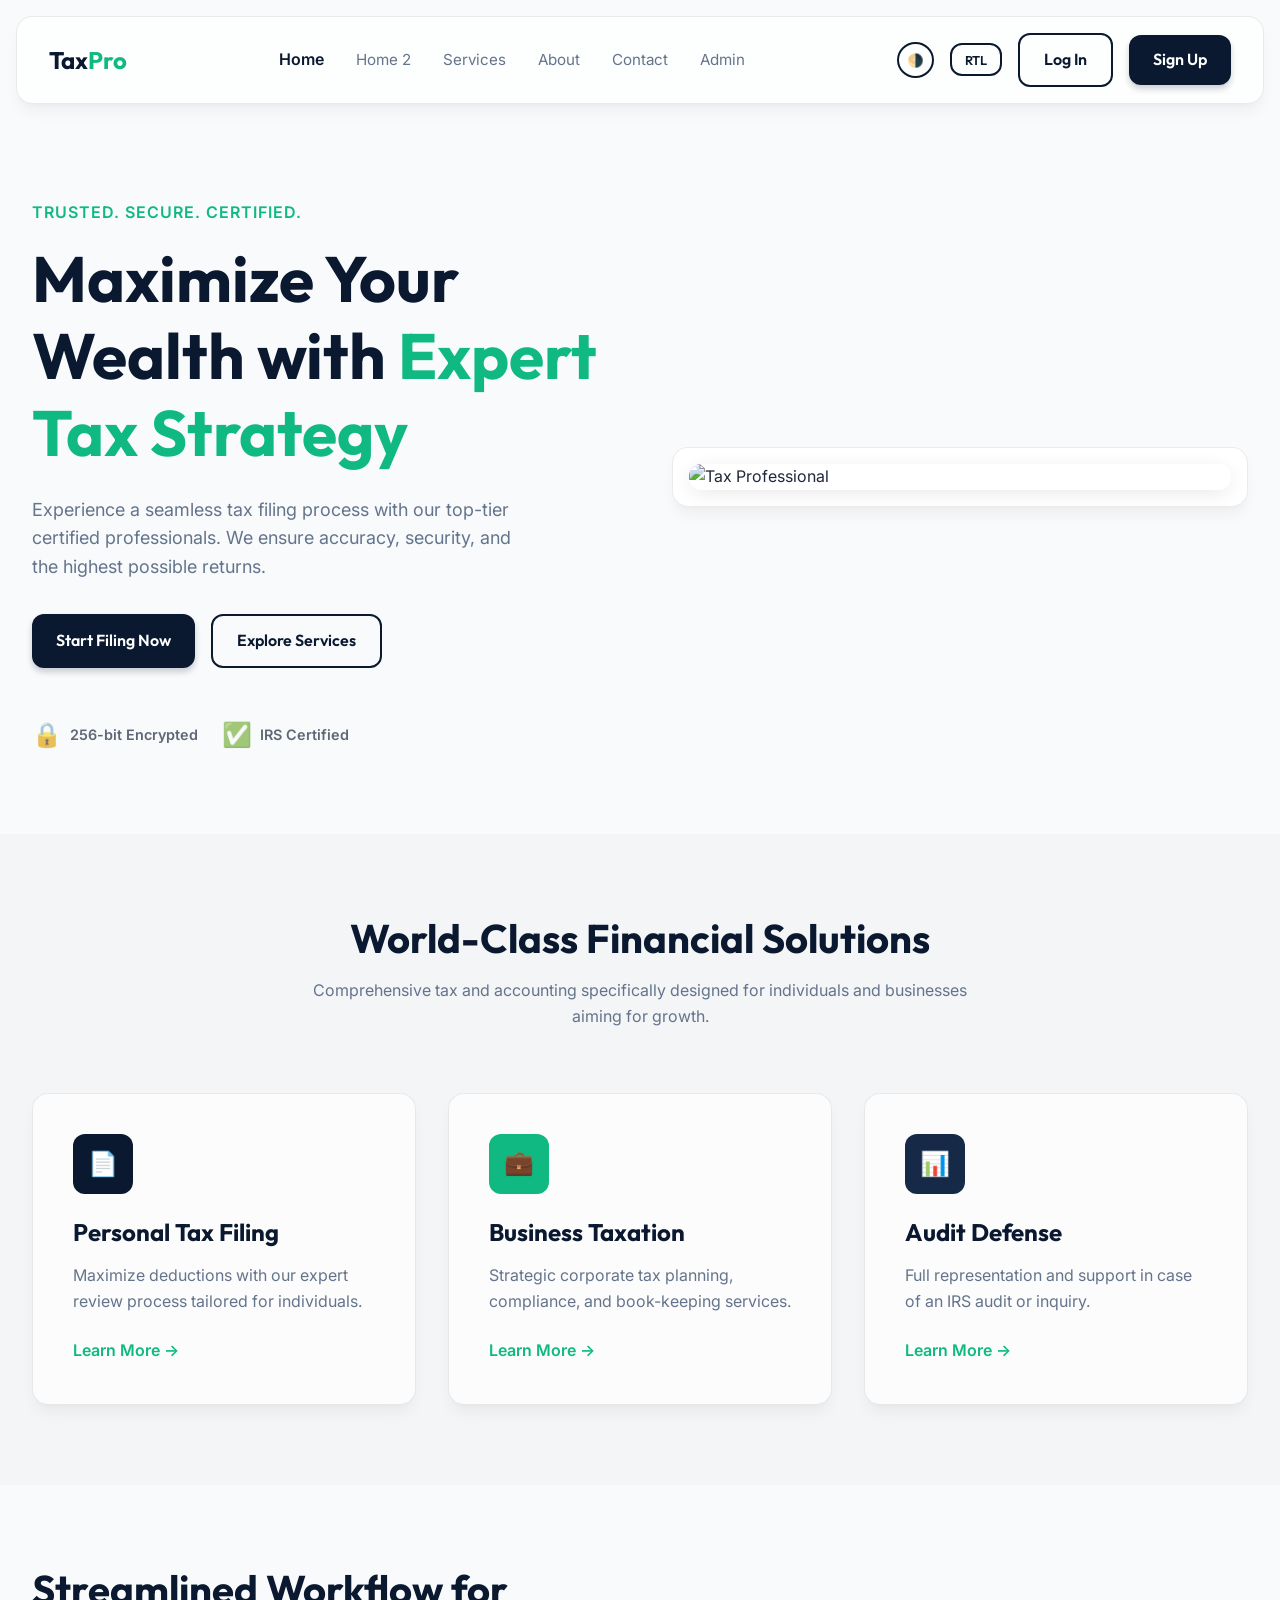
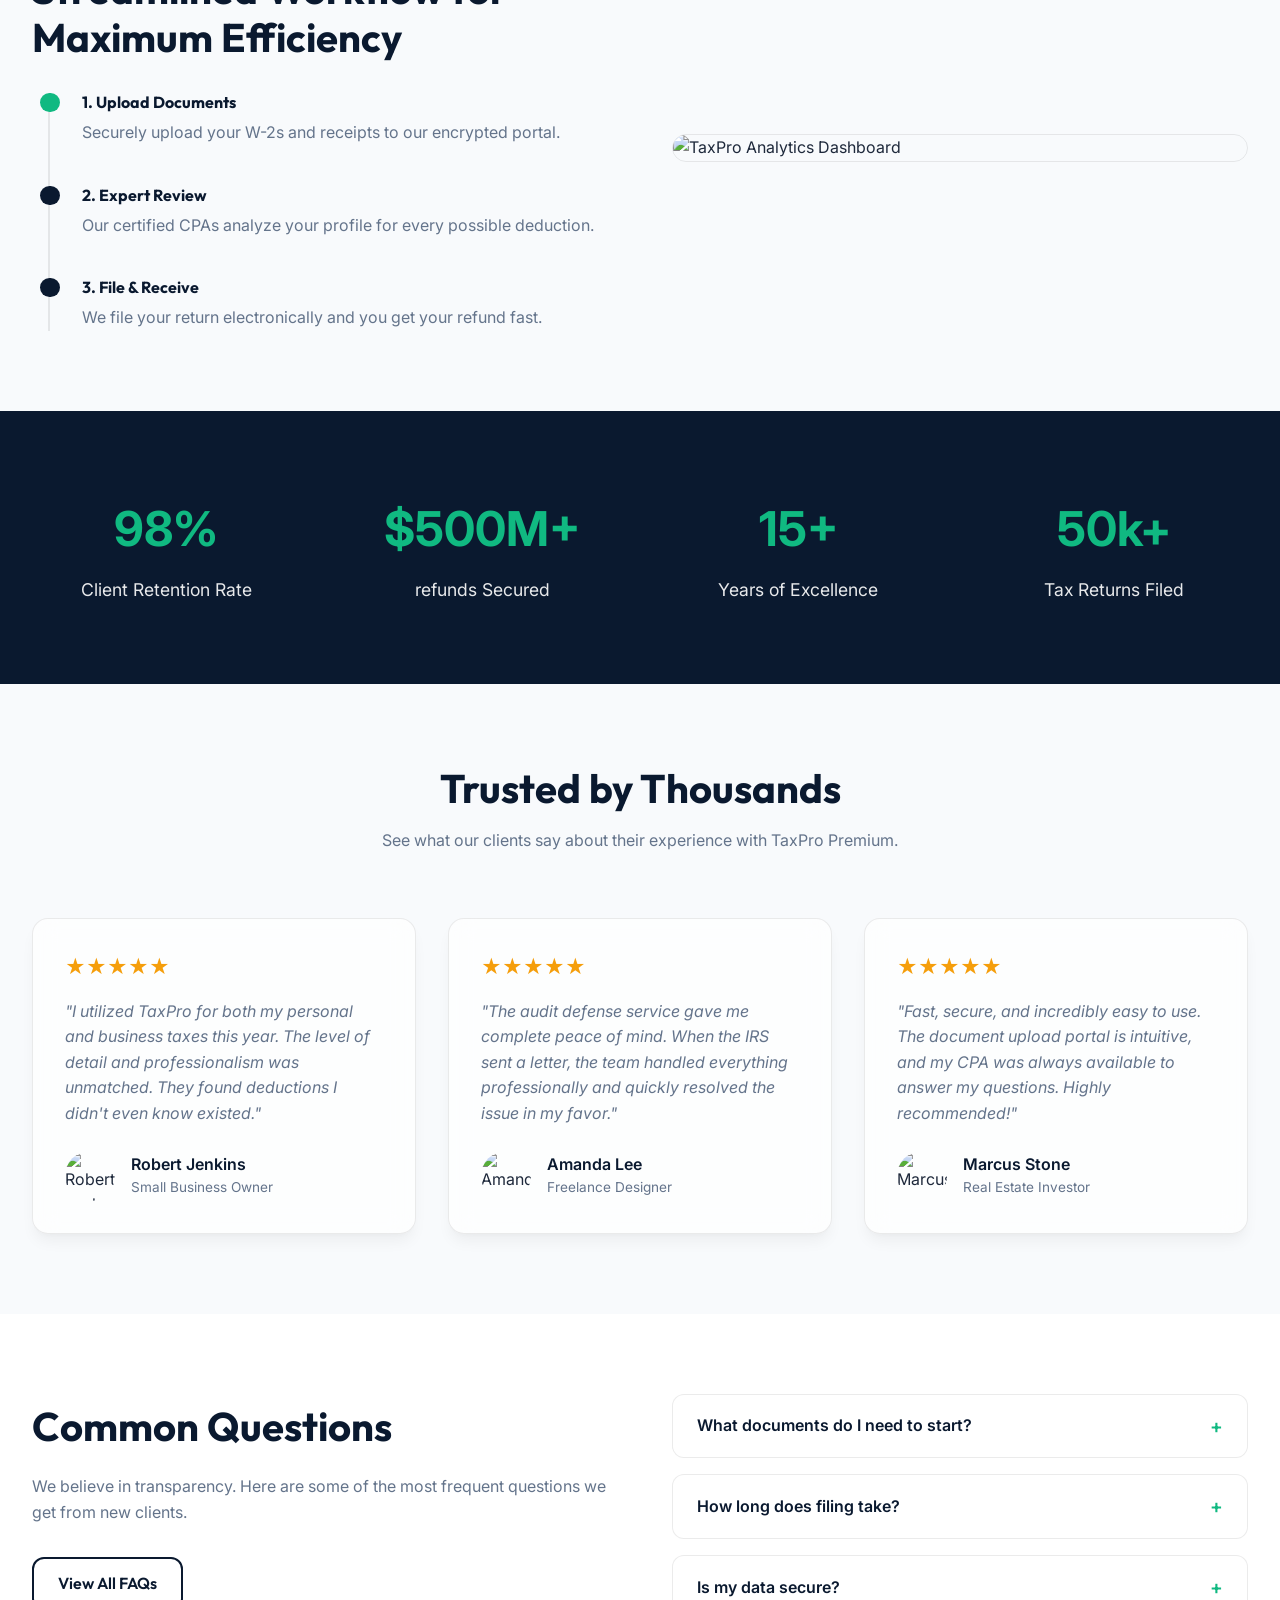
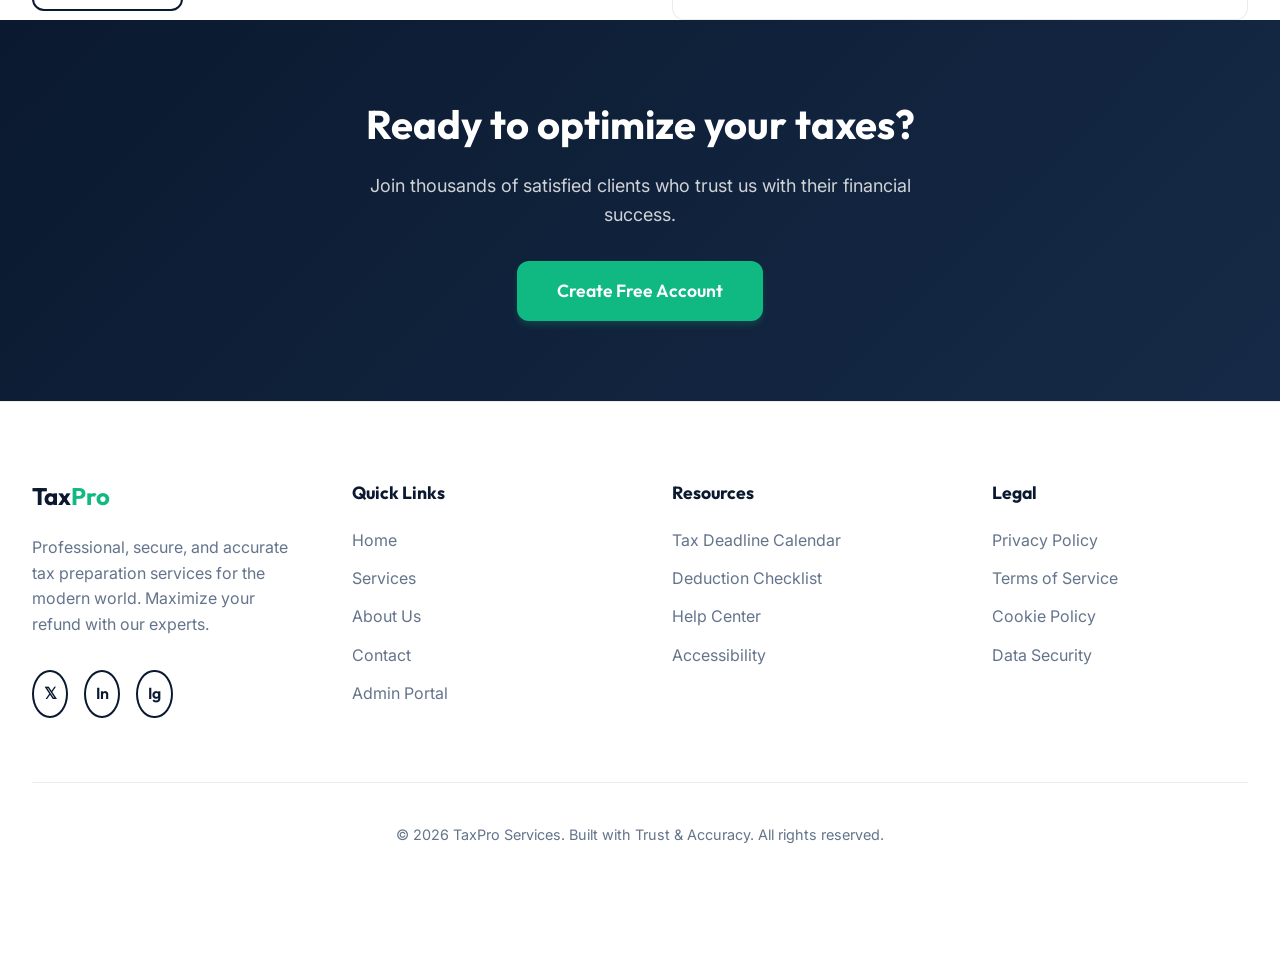
==== index.html @ ce61efd9 "add the some change" ====
<!DOCTYPE html>
<html lang="en" data-theme="light">

<head>
    <meta charset="UTF-8">
    <meta name="viewport" content="width=device-width, initial-scale=1.0">
    <title>TaxPro Premium - Professional Tax Services</title>
    <meta name="description"
        content="Expert tax preparation services for individuals and businesses. Maximize your refund with our certified professionals.">
    <!-- Fonts -->
    <link rel="preconnect" href="https://fonts.googleapis.com">
    <link rel="preconnect" href="https://fonts.gstatic.com" crossorigin>
    <link
        href="https://fonts.googleapis.com/css2?family=Inter:wght@400;500;600;700&family=Outfit:wght@500;700&display=swap"
        rel="stylesheet">
    <!-- CSS -->
    <link rel="stylesheet" href="assets/css/style.css">
    <link rel="icon" type="image/svg+xml" href="assets/images/favicon.svg">
    <link href="https://unpkg.com/aos@2.3.1/dist/aos.css" rel="stylesheet">
</head>

<body>

    <!-- Header -->
    <header class="site-header glass-panel"
        style="position: sticky; top: 0; z-index: 1000; margin: 1rem; border-radius: var(--radius-lg);">
        <div class="container flex" style="justify-content: space-between; align-items: center; padding: 1rem 2rem;">
            <div class="logo">
                <a href="index.html"
                    style="font-family: var(--font-heading); font-size: 1.5rem; font-weight: 700; color: var(--heading-color);">
                    Tax<span style="color: var(--color-accent);">Pro</span>
                </a>
            </div>

            <!-- Desktop Nav -->
            <nav class="desktop-nav flex" style="gap: 2rem; align-items: center;">
                <a href="index.html" style="font-weight: 600; color: var(--heading-color);">Home</a>
                <a href="home2.html" style="color: var(--text-muted); font-size: 0.95rem;">Home 2</a>
                <a href="services.html" style="color: var(--text-muted); font-size: 0.95rem;">Services</a>
                <a href="about.html" style="color: var(--text-muted); font-size: 0.95rem;">About</a>
                <a href="contact.html" style="color: var(--text-muted); font-size: 0.95rem;">Contact</a>
                <a href="dashboard.html" style="color: var(--text-muted); font-size: 0.95rem;">Admin</a>
            </nav>

            <!-- Actions -->
            <div class="header-actions flex" style="gap: 1rem; align-items: center;">
                <button id="theme-toggle" class="btn btn-outline" style="padding: 0.5rem; border-radius: 50%;">
                    🌗
                </button>
                <div class="lang-toggle">
                    <button id="rtl-toggle" class="btn btn-outline"
                        style="font-size: 0.8rem; padding: 0.4rem 0.8rem;">RTL</button>
                </div>
                <a href="login.html" class="btn btn-outline mobile-hide">Log In</a>
                <a href="register.html" class="btn btn-primary mobile-hide">Sign Up</a>
                <button id="mobile-toggle" class="mobile-nav-toggle">☰</button>
            </div>
        </div>
    </header>

    <!-- Mobile Nav Overlay -->
    <div id="mobile-overlay" class="mobile-overlay"></div>
    <nav id="mobile-nav" class="mobile-nav">
        <a href="index.html" class="active">Home</a>
        <a href="home2.html">Home 2</a>
        <a href="services.html">Services</a>
        <a href="about.html">About</a>
        <a href="contact.html">Contact</a>
        <a href="dashboard.html">Admin</a>
        <hr style="border: 0; border-top: 1px solid var(--border-color); margin: 0.5rem 0;">
        <a href="register.html" style="color: var(--color-accent); font-weight: 600;">Sign Up</a>
    </nav>

    <!-- Hero Section -->
    <section class="hero section-padding" style="position: relative; overflow: hidden;">
        <div class="container grid"
            style="grid-template-columns: repeat(auto-fit, minmax(300px, 1fr)); gap: 4rem; align-items: center;">
            <div class="hero-content animate-fade-up">
                <span
                    style="color: var(--color-accent); font-weight: 600; text-transform: uppercase; letter-spacing: 1px; display: block; margin-bottom: 1rem;">Trusted.
                    Secure. Certified.</span>
                <h1 style="font-size: clamp(2.5rem, 5vw, 4rem); margin-bottom: 1.5rem; color: var(--heading-color);">
                    Maximize Your Wealth with <span style="color: var(--color-accent);">Expert Tax Strategy</span>
                </h1>
                <p style="font-size: 1.125rem; color: var(--text-muted); margin-bottom: 2rem; max-width: 500px;">
                    Experience a seamless tax filing process with our top-tier certified professionals. We ensure
                    accuracy, security, and the highest possible returns.
                </p>
                <div class="hero-btns flex" style="gap: 1rem;">
                    <a href="register.html" class="btn btn-primary">Start Filing Now</a>
                    <a href="services.html" class="btn btn-outline">Explore Services</a>
                </div>

                <div class="trust-badges flex" style="gap: 1.5rem; margin-top: 3rem; opacity: 0.7;">
                    <!-- Simple Text/Icon Placeholders for Trust Badges -->
                    <div class="badge flex" style="align-items: center; gap: 0.5rem;">
                        <span style="font-size: 1.5rem;">🔒</span>
                        <span style="font-weight: 600; font-size: 0.9rem;">256-bit Encrypted</span>
                    </div>
                    <div class="badge flex" style="align-items: center; gap: 0.5rem;">
                        <span style="font-size: 1.5rem;">✅</span>
                        <span style="font-weight: 600; font-size: 0.9rem;">IRS Certified</span>
                    </div>
                </div>
            </div>

            <div class="hero-image glass-panel animate-fade-up"
                style="padding: 1rem; transform: rotate(-2deg); background: var(--bg-surface);">
                <img src="https://i.pinimg.com/736x/45/fa/9b/45fa9b6329f10f3d9315d471e25150e7.jpg"
                    alt="Tax Professional"
                    style="border-radius: var(--radius-md); width: 100%; box-shadow: var(--shadow-soft);">
            </div>
        </div>
    </section>

    <!-- Services Overview -->
    <section class="services section-padding" style="background-color: rgba(0,0,0,0.02);">
        <div class="container">
            <div class="section-header" style="text-align: center; max-width: 700px; margin: 0 auto 4rem;">
                <h2 style="font-size: 2.5rem; margin-bottom: 1rem; color: var(--heading-color);">World-Class Financial
                    Solutions</h2>
                <p style="color: var(--text-muted);">Comprehensive tax and accounting specifically designed for
                    individuals and businesses aiming for growth.</p>
            </div>

            <div class="grid" style="grid-template-columns: repeat(auto-fit, minmax(280px, 1fr)); gap: 2rem;">
                <!-- Card 1 -->
                <div class="service-card glass-panel animate-on-scroll"
                    style="padding: 2.5rem; transition: transform 0.3s ease;">
                    <div class="icon-box"
                        style="width: 60px; height: 60px; background: var(--color-primary); border-radius: 12px; display: flex; align-items: center; justify-content: center; margin-bottom: 1.5rem; color: white; font-size: 1.5rem;">
                        📄
                    </div>
                    <h3 style="margin-bottom: 1rem; font-size: 1.5rem;">Personal Tax Filing</h3>
                    <p style="color: var(--text-muted); margin-bottom: 1.5rem;">Maximize deductions with our expert
                        review process tailored for individuals.</p>
                    <a href="services.html"
                        style="color: var(--color-accent); font-weight: 600; display: inline-flex; align-items: center; gap: 0.5rem;">Learn
                        More &rarr;</a>
                </div>

                <!-- Card 2 -->
                <div class="service-card glass-panel animate-on-scroll"
                    style="padding: 2.5rem; transition: transform 0.3s ease;">
                    <div class="icon-box"
                        style="width: 60px; height: 60px; background: var(--color-accent); border-radius: 12px; display: flex; align-items: center; justify-content: center; margin-bottom: 1.5rem; color: white; font-size: 1.5rem;">
                        💼
                    </div>
                    <h3 style="margin-bottom: 1rem; font-size: 1.5rem;">Business Taxation</h3>
                    <p style="color: var(--text-muted); margin-bottom: 1.5rem;">Strategic corporate tax planning,
                        compliance, and book-keeping services.</p>
                    <a href="services.html"
                        style="color: var(--color-accent); font-weight: 600; display: inline-flex; align-items: center; gap: 0.5rem;">Learn
                        More &rarr;</a>
                </div>

                <!-- Card 3 -->
                <div class="service-card glass-panel animate-on-scroll"
                    style="padding: 2.5rem; transition: transform 0.3s ease;">
                    <div class="icon-box"
                        style="width: 60px; height: 60px; background: var(--color-primary-light); border-radius: 12px; display: flex; align-items: center; justify-content: center; margin-bottom: 1.5rem; color: white; font-size: 1.5rem;">
                        📊
                    </div>
                    <h3 style="margin-bottom: 1rem; font-size: 1.5rem;">Audit Defense</h3>
                    <p style="color: var(--text-muted); margin-bottom: 1.5rem;">Full representation and support in case
                        of an IRS audit or inquiry.</p>
                    <a href="services.html"
                        style="color: var(--color-accent); font-weight: 600; display: inline-flex; align-items: center; gap: 0.5rem;">Learn
                        More &rarr;</a>
                </div>
            </div>
        </div>
    </section>

    <!-- Why Choose Us / Timeline -->
    <section class="why-us section-padding">
        <div class="container grid"
            style="grid-template-columns: repeat(auto-fit, minmax(300px, 1fr)); gap: 4rem; align-items: center;">
            <div class="content animate-on-scroll">
                <h2 style="font-size: 2.5rem; margin-bottom: 2rem; color: var(--heading-color);">Streamlined Workflow
                    for Maximum Efficiency</h2>

                <div class="timeline"
                    style="border-left: 2px solid var(--border-color); padding-left: 2rem; margin-left: 1rem;">
                    <div class="timeline-item" style="position: relative; margin-bottom: 2.5rem;">
                        <span
                            style="position: absolute; left: -2.6rem; top: 0; width: 1.2rem; height: 1.2rem; background: var(--color-accent); border-radius: 50%;"></span>
                        <h4 style="margin-bottom: 0.5rem;">1. Upload Documents</h4>
                        <p style="color: var(--text-muted);">Securely upload your W-2s and receipts to our encrypted
                            portal.</p>
                    </div>
                    <div class="timeline-item" style="position: relative; margin-bottom: 2.5rem;">
                        <span
                            style="position: absolute; left: -2.6rem; top: 0; width: 1.2rem; height: 1.2rem; background: var(--color-primary); border-radius: 50%;"></span>
                        <h4 style="margin-bottom: 0.5rem;">2. Expert Review</h4>
                        <p style="color: var(--text-muted);">Our certified CPAs analyze your profile for every possible
                            deduction.</p>
                    </div>
                    <div class="timeline-item" style="position: relative;">
                        <span
                            style="position: absolute; left: -2.6rem; top: 0; width: 1.2rem; height: 1.2rem; background: var(--color-primary); border-radius: 50%;"></span>
                        <h4 style="margin-bottom: 0.5rem;">3. File & Receive</h4>
                        <p style="color: var(--text-muted);">We file your return electronically and you get your refund
                            fast.</p>
                    </div>
                </div>
            </div>
            <div class="image animate-on-scroll" style="position: relative;">
                <img src="https://images.unsplash.com/photo-1551288049-bebda4e38f71?q=80&w=1200"
                    alt="TaxPro Analytics Dashboard"
                    style="border-radius: var(--radius-lg); box-shadow: var(--shadow-lg); width: 100%; border: 1px solid var(--border-color);">
            </div>
        </div>
    </section>

    <!-- Detailed Stats Section -->
    <section class="stats section-padding" style="background-color: var(--color-primary); color: white;">
        <div class="container grid"
            style="grid-template-columns: repeat(auto-fit, minmax(200px, 1fr)); gap: 3rem; text-align: center;">
            <div class="stat-item animate-on-scroll">
                <div style="font-size: 3rem; font-weight: 700; color: var(--color-accent); margin-bottom: 0.5rem;">98%
                </div>
                <div style="font-size: 1.1rem; opacity: 0.9;">Client Retention Rate</div>
            </div>
            <div class="stat-item animate-on-scroll">
                <div style="font-size: 3rem; font-weight: 700; color: var(--color-accent); margin-bottom: 0.5rem;">
                    $500M+</div>
                <div style="font-size: 1.1rem; opacity: 0.9;">refunds Secured</div>
            </div>
            <div class="stat-item animate-on-scroll">
                <div style="font-size: 3rem; font-weight: 700; color: var(--color-accent); margin-bottom: 0.5rem;">15+
                </div>
                <div style="font-size: 1.1rem; opacity: 0.9;">Years of Excellence</div>
            </div>
            <div class="stat-item animate-on-scroll">
                <div style="font-size: 3rem; font-weight: 700; color: var(--color-accent); margin-bottom: 0.5rem;">50k+
                </div>
                <div style="font-size: 1.1rem; opacity: 0.9;">Tax Returns Filed</div>
            </div>
        </div>
    </section>

    <!-- Testimonials Section -->
    <section class="testimonials section-padding">
        <div class="container">
            <div class="section-header text-center" style="text-align: center; margin-bottom: 4rem;">
                <h2 style="font-size: 2.5rem; margin-bottom: 1rem; color: var(--heading-color);">Trusted by Thousands
                </h2>
                <p style="color: var(--text-muted);">See what our clients say about their experience with TaxPro
                    Premium.</p>
            </div>

            <div class="grid" style="grid-template-columns: repeat(auto-fit, minmax(300px, 1fr)); gap: 2rem;">
                <!-- Testimonial 1 -->
                <div class="glass-panel animate-on-scroll" style="padding: 2rem;">
                    <div style="color: #F59E0B; font-size: 1.25rem; margin-bottom: 1rem;">★★★★★</div>
                    <p style="color: var(--text-muted); margin-bottom: 1.5rem; font-style: italic;">"I utilized TaxPro
                        for both my personal and business taxes this year. The level of detail and professionalism was
                        unmatched. They
                        found deductions I didn't even know existed."</p>
                    <div class="flex" style="align-items: center; gap: 1rem;">
                        <img src="https://images.unsplash.com/photo-1472099645785-5658abf4ff4e?q=80&w=150"
                            style="border-radius: 50%; width: 50px; height: 50px; object-fit: cover;"
                            alt="Robert Jenkins">
                        <div>
                            <div style="font-weight: 600; color: var(--heading-color);">Robert Jenkins</div>
                            <div style="font-size: 0.85rem; color: var(--text-muted);">Small Business Owner</div>
                        </div>
                    </div>
                </div>

                <!-- Testimonial 2 -->
                <div class="glass-panel animate-on-scroll" style="padding: 2rem;">
                    <div style="color: #F59E0B; font-size: 1.25rem; margin-bottom: 1rem;">★★★★★</div>
                    <p style="color: var(--text-muted); margin-bottom: 1.5rem; font-style: italic;">"The audit defense
                        service gave me complete peace of mind. When the IRS sent a letter, the team handled everything
                        professionally
                        and quickly resolved the issue in my favor."</p>
                    <div class="flex" style="align-items: center; gap: 1rem;">
                        <img src="https://images.unsplash.com/photo-1494790108377-be9c29b29330?q=80&w=150"
                            style="border-radius: 50%; width: 50px; height: 50px; object-fit: cover;" alt="Amanda Lee">
                        <div>
                            <div style="font-weight: 600; color: var(--heading-color);">Amanda Lee</div>
                            <div style="font-size: 0.85rem; color: var(--text-muted);">Freelance Designer</div>
                        </div>
                    </div>
                </div>

                <!-- Testimonial 3 -->
                <div class="glass-panel animate-on-scroll" style="padding: 2rem;">
                    <div style="color: #F59E0B; font-size: 1.25rem; margin-bottom: 1rem;">★★★★★</div>
                    <p style="color: var(--text-muted); margin-bottom: 1.5rem; font-style: italic;">"Fast, secure, and
                        incredibly easy to use. The document upload portal is intuitive, and my CPA was always available
                        to answer
                        my questions. Highly recommended!"</p>
                    <div class="flex" style="align-items: center; gap: 1rem;">
                        <img src="https://images.unsplash.com/photo-1500648767791-00dcc994a43e?q=80&w=150"
                            style="border-radius: 50%; width: 50px; height: 50px; object-fit: cover;"
                            alt="Marcus Stone">
                        <div>
                            <div style="font-weight: 600; color: var(--heading-color);">Marcus Stone</div>
                            <div style="font-size: 0.85rem; color: var(--text-muted);">Real Estate Investor</div>
                        </div>
                    </div>
                </div>
            </div>
        </div>
    </section>

    <!-- FAQ Preview Section -->
    <section class="faq-preview section-padding" style="background-color: var(--bg-surface);">
        <div class="container grid"
            style="grid-template-columns: repeat(auto-fit, minmax(300px, 1fr)); gap: 4rem; align-items: center;">
            <div class="content animate-on-scroll">
                <h2 style="font-size: 2.5rem; margin-bottom: 1.5rem; color: var(--heading-color);">Common Questions</h2>
                <p style="color: var(--text-muted); margin-bottom: 2rem;">
                    We believe in transparency. Here are some of the most frequent questions we get from new clients.
                </p>
                <a href="contact.html" class="btn btn-outline">View All FAQs</a>
            </div>

            <div class="accordion animate-on-scroll" style="display: flex; flex-direction: column; gap: 1rem;">
                <details
                    style="background: var(--bg-card); padding: 1rem 1.5rem; border-radius: var(--radius-md); border: 1px solid var(--border-color); cursor: pointer;">
                    <summary
                        style="font-weight: 600; color: var(--heading-color); list-style: none; display: flex; justify-content: space-between; align-items: center;">
                        What documents do I need to start?
                        <span style="color: var(--color-accent); font-size: 1.2rem;">+</span>
                    </summary>
                    <p style="margin-top: 1rem; color: var(--text-muted);">Primarily your W-2s, 1099s, and listing of
                        any deductions. Our portal will guide you through a personalized checklist.</p>
                </details>
                <details
                    style="background: var(--bg-card); padding: 1rem 1.5rem; border-radius: var(--radius-md); border: 1px solid var(--border-color); cursor: pointer;">
                    <summary
                        style="font-weight: 600; color: var(--heading-color); list-style: none; display: flex; justify-content: space-between; align-items: center;">
                        How long does filing take?
                        <span style="color: var(--color-accent); font-size: 1.2rem;">+</span>
                    </summary>
                    <p style="margin-top: 1rem; color: var(--text-muted);">Most simple returns are filed within 24 hours
                        of receiving all documents. Complex business returns may take 3-5 business days.</p>
                </details>
                <details
                    style="background: var(--bg-card); padding: 1rem 1.5rem; border-radius: var(--radius-md); border: 1px solid var(--border-color); cursor: pointer;">
                    <summary
                        style="font-weight: 600; color: var(--heading-color); list-style: none; display: flex; justify-content: space-between; align-items: center;">
                        Is my data secure?
                        <span style="color: var(--color-accent); font-size: 1.2rem;">+</span>
                    </summary>
                    <p style="margin-top: 1rem; color: var(--text-muted);">Yes. We use 256-bit SSL encryption and SOC2
                        compliant servers to ensure your financial data is never compromised.</p>
                </details>
            </div>
        </div>

        <!-- CTA Banner -->
        <section class="cta section-padding"
            style="background: linear-gradient(135deg, var(--color-primary) 0%, var(--color-primary-light) 100%); color: white; text-align: center;">
            <div class="container animate-on-scroll">
                <h2 style="color: white; font-size: 2.5rem; margin-bottom: 1.5rem;">Ready to optimize your taxes?</h2>
                <p
                    style="color: rgba(255,255,255,0.8); font-size: 1.125rem; margin-bottom: 2rem; max-width: 600px; margin-left: auto; margin-right: auto;">
                    Join thousands of satisfied clients who trust us with their financial success.
                </p>
                <a href="register.html" class="btn btn-accent" style="font-size: 1.1rem; padding: 1rem 2.5rem;">Create
                    Free
                    Account</a>
            </div>
        </section>

        <!-- Footer -->
        <footer
            style="background-color: var(--bg-surface); border-top: 1px solid var(--border-color); padding: 5rem 0 2rem;">
            <div class="container">
                <div class="grid"
                    style="grid-template-columns: repeat(auto-fit, minmax(200px, 1fr)); gap: 4rem; margin-bottom: 4rem;">
                    <div class="footer-brand">
                        <h3 style="margin-bottom: 1.5rem; font-size: 1.5rem; color: var(--heading-color);">Tax<span
                                style="color: var(--color-accent);">Pro</span></h3>
                        <p style="color: var(--text-muted); margin-bottom: 2rem; max-width: 300px;">
                            Professional, secure, and accurate tax preparation services for the modern world. Maximize
                            your refund with our experts.
                        </p>
                        <div class="social-links flex" style="gap: 1rem;">
                            <a href="#" class="btn btn-outline"
                                style="padding: 0.6rem; border-radius: 50%; font-size: 1rem;">𝕏</a>
                            <a href="#" class="btn btn-outline"
                                style="padding: 0.6rem; border-radius: 50%; font-size: 1rem;">in</a>
                            <a href="#" class="btn btn-outline"
                                style="padding: 0.6rem; border-radius: 50%; font-size: 1rem;">ig</a>
                        </div>
                    </div>
                    <div class="footer-nav">
                        <h4 style="margin-bottom: 1.5rem; font-size: 1.1rem; color: var(--heading-color);">Quick Links
                        </h4>
                        <ul style="display: flex; flex-direction: column; gap: 0.8rem;">
                            <li><a href="index.html" style="color: var(--text-muted);">Home</a></li>
                            <li><a href="services.html" style="color: var(--text-muted);">Services</a></li>
                            <li><a href="about.html" style="color: var(--text-muted);">About Us</a></li>
                            <li><a href="contact.html" style="color: var(--text-muted);">Contact</a></li>
                            <li><a href="dashboard.html" style="color: var(--text-muted);">Admin Portal</a></li>
                        </ul>
                    </div>
                    <div class="footer-resources">
                        <h4 style="margin-bottom: 1.5rem; font-size: 1.1rem; color: var(--heading-color);">Resources
                        </h4>
                        <ul style="display: flex; flex-direction: column; gap: 0.8rem;">
                            <li><a href="#" style="color: var(--text-muted);">Tax Deadline Calendar</a></li>
                            <li><a href="#" style="color: var(--text-muted);">Deduction Checklist</a></li>
                            <li><a href="#" style="color: var(--text-muted);">Help Center</a></li>
                            <li><a href="#" style="color: var(--text-muted);">Accessibility</a></li>
                        </ul>
                    </div>
                    <div class="footer-legal">
                        <h4 style="margin-bottom: 1.5rem; font-size: 1.1rem; color: var(--heading-color);">Legal</h4>
                        <ul style="display: flex; flex-direction: column; gap: 0.8rem;">
                            <li><a href="#" style="color: var(--text-muted);">Privacy Policy</a></li>
                            <li><a href="#" style="color: var(--text-muted);">Terms of Service</a></li>
                            <li><a href="#" style="color: var(--text-muted);">Cookie Policy</a></li>
                            <li><a href="#" style="color: var(--text-muted);">Data Security</a></li>
                        </ul>
                    </div>
                </div>
                <div
                    style="text-align: center; border-top: 1px solid var(--border-color); padding-top: 2.5rem; color: var(--text-muted); font-size: 0.9rem;">
                    &copy; 2026 TaxPro Services. Built with Trust & Accuracy. All rights reserved.
                </div>
            </div>
        </footer>

        <script src="https://unpkg.com/aos@2.3.1/dist/aos.js"></script>
        <script src="assets/js/main.js"></script>
</body>

</html>
---- assets/css/style.css ----
/* 
   Tax Preparation Services - Premium Design System 
   Focus: Luxury, Professional, Fintech, Accessible
*/

:root {
    /* Color Palette - Premium & Professional */
    --color-primary: #0A192F;
    /* Deep Navy Blue - Trust */
    --color-primary-light: #162a47;
    --color-accent: #10B981;
    /* Emerald Green - Growth/Success */
    --color-accent-hover: #059669;
    --color-gold: #D4AF37;
    /* Subtle Gold for Luxury highlights */

    --color-bg-light: #F8FAFC;
    /* Off-white background */
    --color-surface-light: #FFFFFF;
    --color-text-light: #1E293B;
    /* Slate 800 */
    --color-text-muted-light: #64748B;

    --color-bg-dark: #0F172A;
    /* Slate 900 */
    --color-surface-dark: #1E293B;
    /* Slate 800 */
    --color-text-dark: #F1F5F9;
    /* Slate 100 */
    --color-text-muted-dark: #94A3B8;

    /* Semantic Aliases (Default: Light Mode) */
    --bg-body: var(--color-bg-light);
    --bg-surface: var(--color-surface-light);
    --bg-card: rgba(255, 255, 255, 0.7);
    /* Glassmorphism base */
    --text-main: var(--color-text-light);
    --text-muted: var(--color-text-muted-light);
    --heading-color: var(--color-primary);
    --border-color: rgba(0, 0, 0, 0.08);
    --shadow-soft: 0 4px 20px -2px rgba(0, 0, 0, 0.1);
    --shadow-card: 0 10px 15px -3px rgba(0, 0, 0, 0.05), 0 4px 6px -2px rgba(0, 0, 0, 0.025);

    /* Typography */
    --font-heading: 'Outfit', 'Inter', sans-serif;
    --font-body: 'Inter', system-ui, sans-serif;

    /* Spacing */
    --container-padding: 2rem;
    --radius-sm: 0.5rem;
    --radius-md: 0.75rem;
    --radius-lg: 1rem;
    --radius-xl: 1.5rem;
}

/* Dark Mode Overrides */
[data-theme="dark"] {
    --bg-body: var(--color-bg-dark);
    --bg-surface: var(--color-surface-dark);
    --bg-card: rgba(30, 41, 59, 0.7);
    --text-main: var(--color-text-dark);
    --text-muted: var(--color-text-muted-dark);
    --heading-color: var(--color-text-dark);
    --border-color: rgba(255, 255, 255, 0.08);
    --shadow-soft: 0 4px 20px -2px rgba(0, 0, 0, 0.4);
    --shadow-card: 0 10px 15px -3px rgba(0, 0, 0, 0.3);
}

/* RTL Support */
/* RTL variables can be added here if needed */

/* Reset & Base Styles */
*,
*::before,
*::after {
    box-sizing: border-box;
    margin: 0;
    padding: 0;
}

html {
    scroll-behavior: smooth;
    font-size: 16px;
}

body {
    font-family: var(--font-body);
    background-color: var(--bg-body);
    color: var(--text-main);
    line-height: 1.6;
    transition: background-color 0.3s ease, color 0.3s ease;
    overflow-x: hidden;
}

h1,
h2,
h3,
h4,
h5,
h6 {
    font-family: var(--font-heading);
    color: var(--heading-color);
    font-weight: 700;
    line-height: 1.2;
    overflow-wrap: break-word;
    word-wrap: break-word;
}

a {
    text-decoration: none;
    color: inherit;
    transition: color 0.2s ease;
}

ul {
    list-style: none;
}

img {
    max-width: 100%;
    display: block;
}

/* Utilities */
.container {
    width: 100%;
    max-width: 1280px;
    margin: 0 auto;
    padding: 0 var(--container-padding);
}

.flex {
    display: flex;
}

.grid {
    display: grid;
}

.hidden {
    display: none !important;
}

.section-padding {
    padding: 5rem 0;
}

.text-center {
    text-align: center !important;
}

/* Buttons */
.btn {
    display: inline-flex;
    align-items: center;
    justify-content: center;
    padding: 0.75rem 1.5rem;
    font-weight: 600;
    border-radius: var(--radius-md);
    cursor: pointer;
    transition: all 0.3s cubic-bezier(0.4, 0, 0.2, 1);
    font-family: var(--font-heading);
    border: none;
    outline: none;
    text-transform: capitalize;
}

.btn-primary {
    background-color: var(--color-primary);
    color: white;
    box-shadow: 0 4px 6px rgba(10, 25, 47, 0.2);
}

.btn-primary:hover {
    background-color: var(--color-primary-light);
    transform: translateY(-2px);
    box-shadow: 0 10px 15px rgba(10, 25, 47, 0.3);
}

.btn-accent {
    background-color: var(--color-accent);
    color: white;
    box-shadow: 0 4px 6px rgba(16, 185, 129, 0.2);
}

.btn-accent:hover {
    background-color: var(--color-accent-hover);
    transform: translateY(-2px);
    box-shadow: 0 10px 15px rgba(16, 185, 129, 0.3);
}

.btn-outline {
    background-color: transparent;
    border: 2px solid var(--color-primary);
    color: var(--color-primary);
}

[data-theme="dark"] .btn-outline {
    border-color: white;
    color: white;
}

.btn-outline:hover {
    background-color: var(--color-primary);
    color: white;
}

[data-theme="dark"] .btn-outline:hover {
    background-color: white;
    color: var(--color-primary);
}

/* Glassmorphism Classes */
.glass-panel {
    background: var(--bg-card);
    backdrop-filter: blur(12px);
    -webkit-backdrop-filter: blur(12px);
    border: 1px solid var(--border-color);
    box-shadow: var(--shadow-card);
    border-radius: var(--radius-lg);
}

/* Animations */
@keyframes fadeInUp {
    from {
        opacity: 0;
        transform: translateY(20px);
    }

    to {
        opacity: 1;
        transform: translateY(0);
    }
}

.animate-fade-up {
    animation: fadeInUp 0.6s ease-out forwards;
}

/* RTL Helpers */
[dir="rtl"] .mr-auto {
    margin-right: 0;
    margin-left: auto;
}

[dir="rtl"] .ml-auto {
    margin-left: 0;
    margin-right: auto;
}

/* Mobile Navigation */
.mobile-nav-toggle {
    display: none;
    align-items: center;
    justify-content: center;
    font-size: 1.8rem;
    background: none;
    border: none;
    color: var(--heading-color);
    cursor: pointer;
    z-index: 2001;
    padding: 0.5rem;
}

.mobile-nav {
    position: fixed;
    top: 0;
    right: -100%;
    width: 280px;
    height: 100vh;
    background: var(--bg-surface);
    z-index: 2000;
    padding: 6rem 2rem 2rem;
    flex-direction: column;
    gap: 1.5rem;
    transition: right 0.3s cubic-bezier(0.4, 0, 0.2, 1);
    box-shadow: -5px 0 30px rgba(0, 0, 0, 0.15);
    display: flex;
}

.mobile-nav.active {
    right: 0;
}

.mobile-nav a {
    font-size: 1.25rem;
    font-weight: 600;
    color: var(--text-main);
    padding: 0.5rem 0;
    border-bottom: 1px solid rgba(0, 0, 0, 0.05);
}

[data-theme="dark"] .mobile-nav a {
    border-bottom-color: rgba(255, 255, 255, 0.05);
}

.mobile-nav a.active {
    color: var(--color-accent);
}

.mobile-overlay {
    position: fixed;
    inset: 0;
    background: rgba(0, 0, 0, 0.6);
    backdrop-filter: blur(4px);
    -webkit-backdrop-filter: blur(4px);
    z-index: 1999;
    display: none;
    opacity: 0;
    transition: opacity 0.3s ease;
}

.mobile-overlay.active {
    display: block;
    opacity: 1;
}

@media (max-width: 1024px) {
    .desktop-nav {
        display: none !important;
    }

    .mobile-nav-toggle {
        display: flex;
    }

    .mobile-hide {
        display: none !important;
    }
}

/* Global Responsive Adjustments */
@media (max-width: 768px) {
    :root {
        --container-padding: 1rem;
    }

    .section-padding {
        padding: 3rem 0;
    }

    h1 {
        font-size: 2rem !important;
    }

    h2 {
        font-size: 1.75rem !important;
    }

    h3 {
        font-size: 1.5rem !important;
    }

    .container.grid,
    .grid {
        grid-template-columns: 1fr !important;
        gap: 1.5rem !important;
    }

    /* Override inline grid styles if they cause overflow */
    [style*="grid-template-columns"] {
        grid-template-columns: 1fr !important;
    }

    /* Dashboard & Profile Specific Fixes */
    .topbar {
        padding: 0 1rem !important;
    }

    .dashboard-content {
        padding: 1rem !important;
    }

    .settings-grid,
    [style*="grid-template-columns: 1fr 1fr"] {
        grid-template-columns: 1fr !important;
    }

    /* Auth pages padding */
    body {
        padding: 1rem !important;
    }

    .auth-content {
        padding: 2rem 1rem !important;
    }
}

@media (max-width: 480px) {
    h1 {
        font-size: 2rem !important;
    }

    .hero-btns {
        flex-direction: column;
    }

    .hero-btns .btn {
        width: 100%;
    }
}
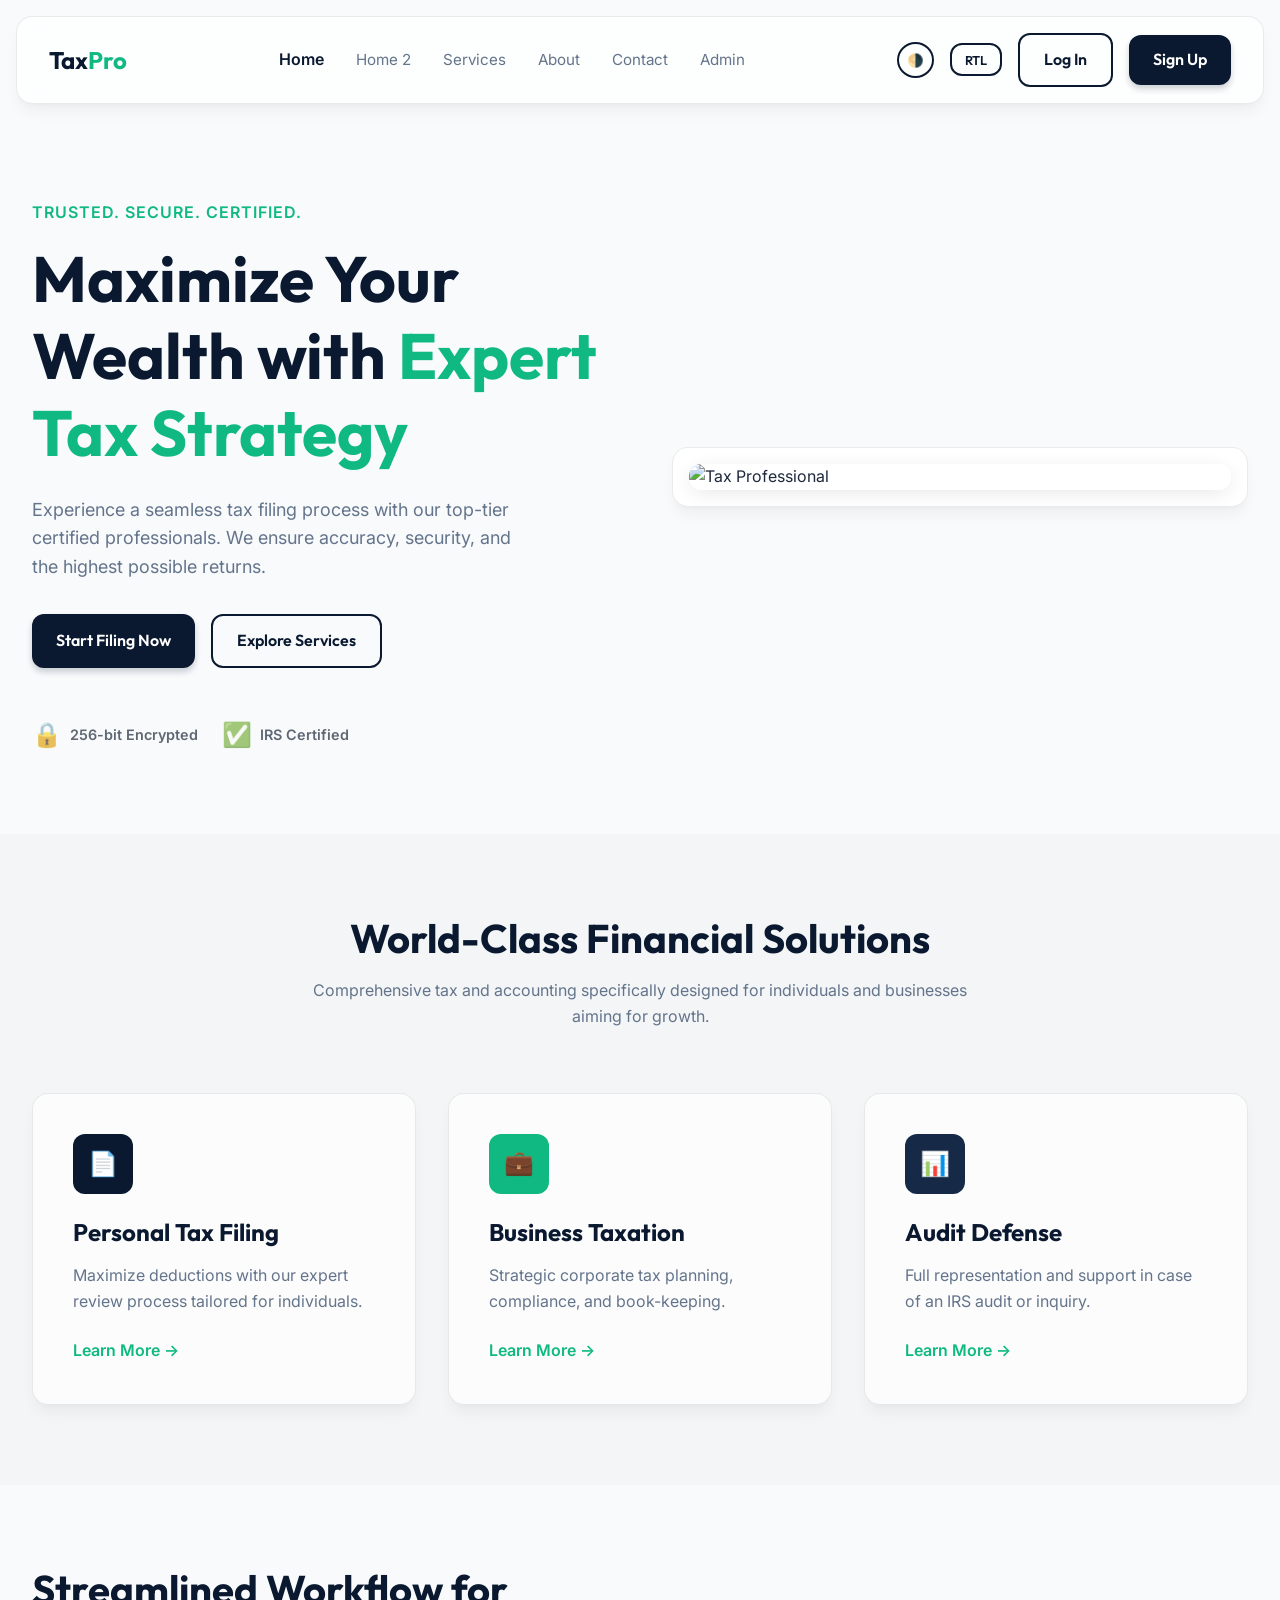
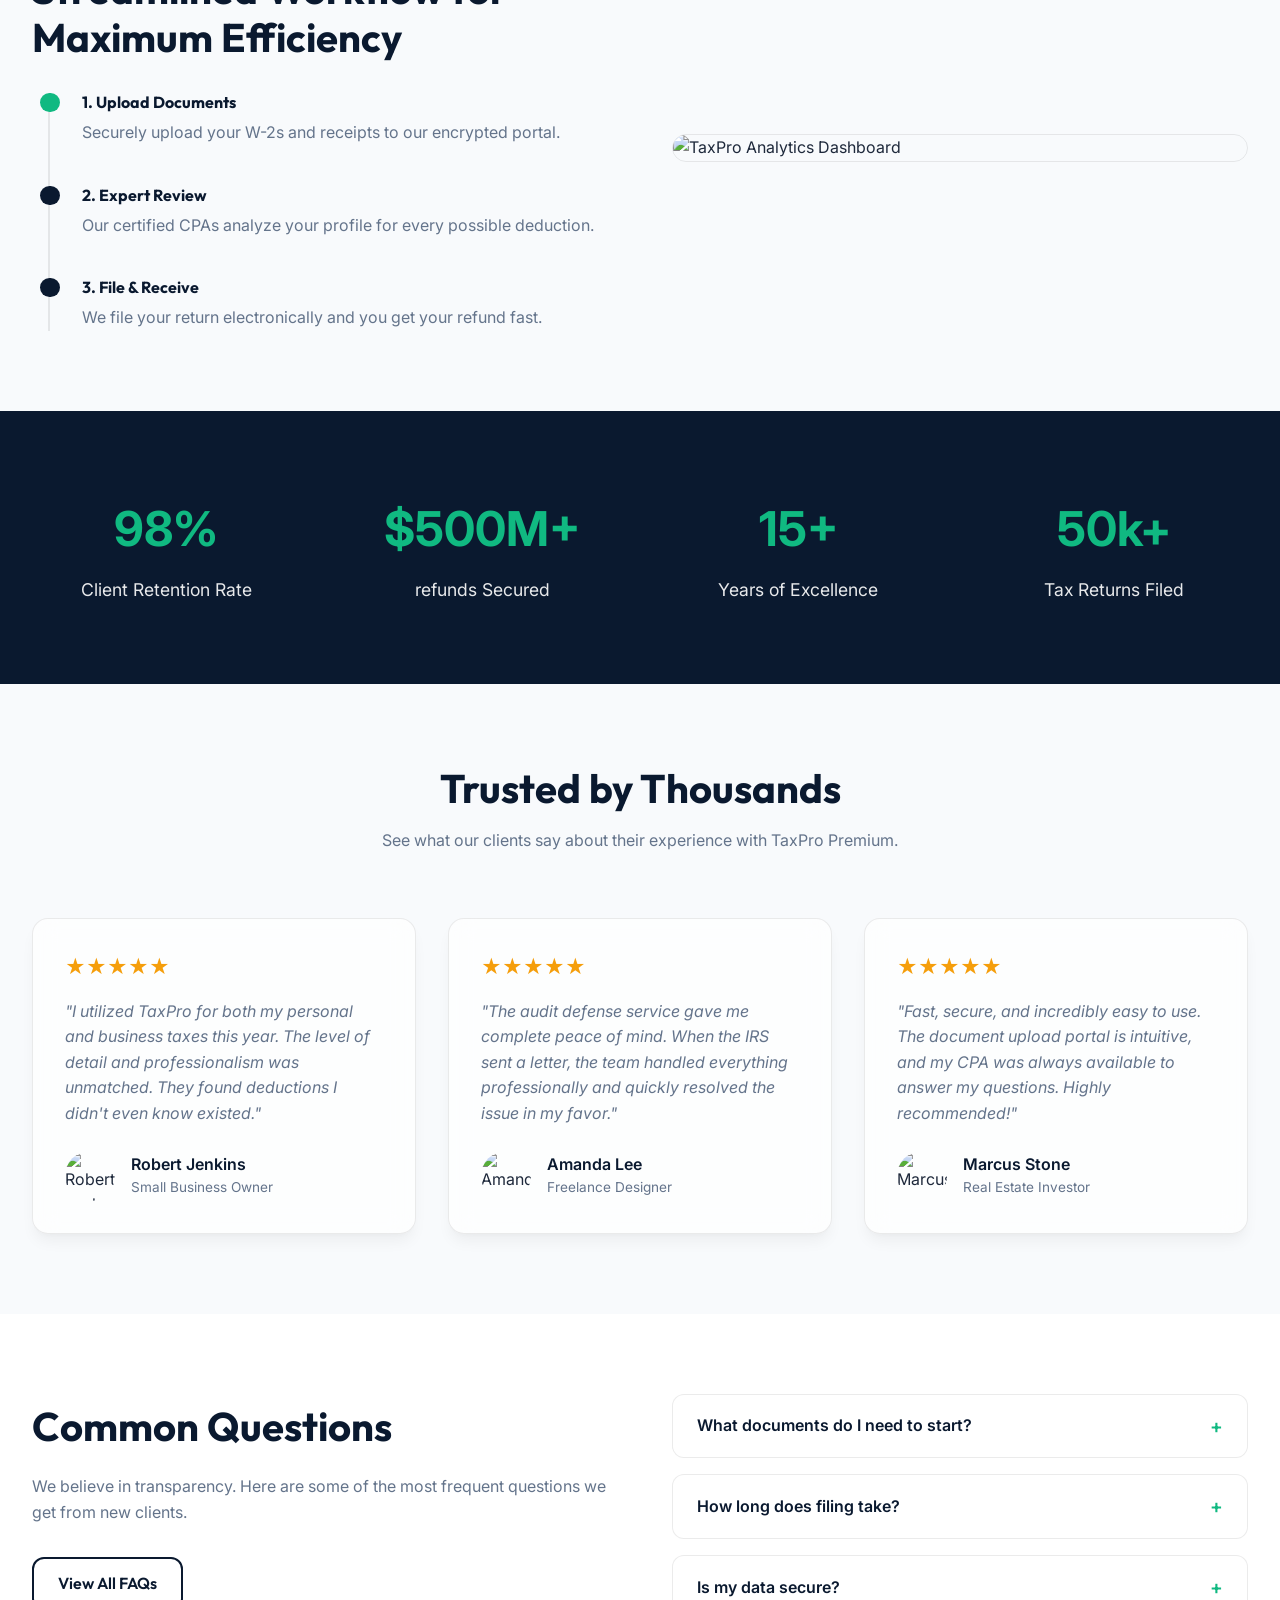
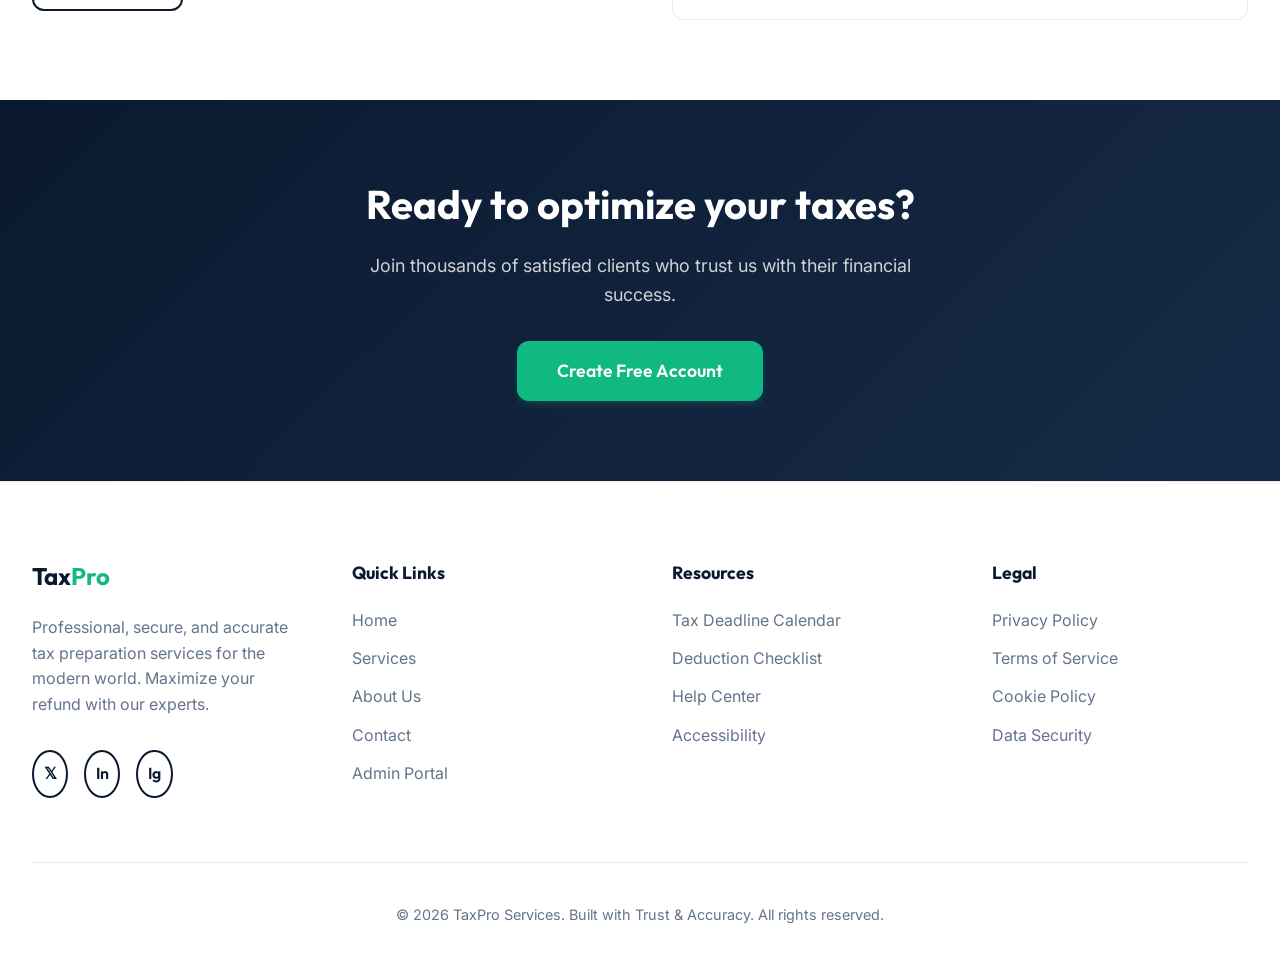
==== commit 80c8eb59: "add notify" ====
--- a/index.html
+++ b/index.html
@@ -148,7 +148,7 @@
                     </div>
                     <h3 style="margin-bottom: 1rem; font-size: 1.5rem;">Business Taxation</h3>
                     <p style="color: var(--text-muted); margin-bottom: 1.5rem;">Strategic corporate tax planning,
-                        compliance, and book-keeping services.</p>
+                        compliance, and book-keeping.</p>
                     <a href="services.html"
                         style="color: var(--color-accent); font-weight: 600; display: inline-flex; align-items: center; gap: 0.5rem;">Learn
                         More &rarr;</a>
@@ -352,84 +352,85 @@
                 </details>
             </div>
         </div>
-
-        <!-- CTA Banner -->
-        <section class="cta section-padding"
-            style="background: linear-gradient(135deg, var(--color-primary) 0%, var(--color-primary-light) 100%); color: white; text-align: center;">
-            <div class="container animate-on-scroll">
-                <h2 style="color: white; font-size: 2.5rem; margin-bottom: 1.5rem;">Ready to optimize your taxes?</h2>
-                <p
-                    style="color: rgba(255,255,255,0.8); font-size: 1.125rem; margin-bottom: 2rem; max-width: 600px; margin-left: auto; margin-right: auto;">
-                    Join thousands of satisfied clients who trust us with their financial success.
-                </p>
-                <a href="register.html" class="btn btn-accent" style="font-size: 1.1rem; padding: 1rem 2.5rem;">Create
-                    Free
-                    Account</a>
-            </div>
-        </section>
-
-        <!-- Footer -->
-        <footer
-            style="background-color: var(--bg-surface); border-top: 1px solid var(--border-color); padding: 5rem 0 2rem;">
-            <div class="container">
-                <div class="grid"
-                    style="grid-template-columns: repeat(auto-fit, minmax(200px, 1fr)); gap: 4rem; margin-bottom: 4rem;">
-                    <div class="footer-brand">
-                        <h3 style="margin-bottom: 1.5rem; font-size: 1.5rem; color: var(--heading-color);">Tax<span
-                                style="color: var(--color-accent);">Pro</span></h3>
-                        <p style="color: var(--text-muted); margin-bottom: 2rem; max-width: 300px;">
-                            Professional, secure, and accurate tax preparation services for the modern world. Maximize
-                            your refund with our experts.
-                        </p>
-                        <div class="social-links flex" style="gap: 1rem;">
-                            <a href="#" class="btn btn-outline"
-                                style="padding: 0.6rem; border-radius: 50%; font-size: 1rem;">𝕏</a>
-                            <a href="#" class="btn btn-outline"
-                                style="padding: 0.6rem; border-radius: 50%; font-size: 1rem;">in</a>
-                            <a href="#" class="btn btn-outline"
-                                style="padding: 0.6rem; border-radius: 50%; font-size: 1rem;">ig</a>
-                        </div>
-                    </div>
-                    <div class="footer-nav">
-                        <h4 style="margin-bottom: 1.5rem; font-size: 1.1rem; color: var(--heading-color);">Quick Links
-                        </h4>
-                        <ul style="display: flex; flex-direction: column; gap: 0.8rem;">
-                            <li><a href="index.html" style="color: var(--text-muted);">Home</a></li>
-                            <li><a href="services.html" style="color: var(--text-muted);">Services</a></li>
-                            <li><a href="about.html" style="color: var(--text-muted);">About Us</a></li>
-                            <li><a href="contact.html" style="color: var(--text-muted);">Contact</a></li>
-                            <li><a href="dashboard.html" style="color: var(--text-muted);">Admin Portal</a></li>
-                        </ul>
-                    </div>
-                    <div class="footer-resources">
-                        <h4 style="margin-bottom: 1.5rem; font-size: 1.1rem; color: var(--heading-color);">Resources
-                        </h4>
-                        <ul style="display: flex; flex-direction: column; gap: 0.8rem;">
-                            <li><a href="#" style="color: var(--text-muted);">Tax Deadline Calendar</a></li>
-                            <li><a href="#" style="color: var(--text-muted);">Deduction Checklist</a></li>
-                            <li><a href="#" style="color: var(--text-muted);">Help Center</a></li>
-                            <li><a href="#" style="color: var(--text-muted);">Accessibility</a></li>
-                        </ul>
-                    </div>
-                    <div class="footer-legal">
-                        <h4 style="margin-bottom: 1.5rem; font-size: 1.1rem; color: var(--heading-color);">Legal</h4>
-                        <ul style="display: flex; flex-direction: column; gap: 0.8rem;">
-                            <li><a href="#" style="color: var(--text-muted);">Privacy Policy</a></li>
-                            <li><a href="#" style="color: var(--text-muted);">Terms of Service</a></li>
-                            <li><a href="#" style="color: var(--text-muted);">Cookie Policy</a></li>
-                            <li><a href="#" style="color: var(--text-muted);">Data Security</a></li>
-                        </ul>
-                    </div>
-                </div>
-                <div
-                    style="text-align: center; border-top: 1px solid var(--border-color); padding-top: 2.5rem; color: var(--text-muted); font-size: 0.9rem;">
-                    &copy; 2026 TaxPro Services. Built with Trust & Accuracy. All rights reserved.
-                </div>
-            </div>
-        </footer>
-
-        <script src="https://unpkg.com/aos@2.3.1/dist/aos.js"></script>
-        <script src="assets/js/main.js"></script>
+    </section>
+
+    <!-- CTA Banner -->
+    <section class="cta section-padding"
+        style="background: linear-gradient(135deg, var(--color-primary) 0%, var(--color-primary-light) 100%); color: white; text-align: center;">
+        <div class="container animate-on-scroll">
+            <h2 style="color: white; font-size: 2.5rem; margin-bottom: 1.5rem;">Ready to optimize your taxes?</h2>
+            <p
+                style="color: rgba(255,255,255,0.8); font-size: 1.125rem; margin-bottom: 2rem; max-width: 600px; margin-left: auto; margin-right: auto;">
+                Join thousands of satisfied clients who trust us with their financial success.
+            </p>
+            <a href="register.html" class="btn btn-accent" style="font-size: 1.1rem; padding: 1rem 2.5rem;">Create
+                Free
+                Account</a>
+        </div>
+    </section>
+
+    <!-- Footer -->
+    <footer
+        style="background-color: var(--bg-surface); border-top: 1px solid var(--border-color); padding: 5rem 0 2rem;">
+        <div class="container">
+            <div class="grid"
+                style="grid-template-columns: repeat(auto-fit, minmax(200px, 1fr)); gap: 4rem; margin-bottom: 4rem;">
+                <div class="footer-brand">
+                    <h3 style="margin-bottom: 1.5rem; font-size: 1.5rem; color: var(--heading-color);">Tax<span
+                            style="color: var(--color-accent);">Pro</span></h3>
+                    <p style="color: var(--text-muted); margin-bottom: 2rem; max-width: 300px;">
+                        Professional, secure, and accurate tax preparation services for the modern world. Maximize
+                        your refund with our experts.
+                    </p>
+                    <div class="social-links flex" style="gap: 1rem;">
+                        <a href="#" class="btn btn-outline"
+                            style="padding: 0.6rem; border-radius: 50%; font-size: 1rem;">𝕏</a>
+                        <a href="#" class="btn btn-outline"
+                            style="padding: 0.6rem; border-radius: 50%; font-size: 1rem;">in</a>
+                        <a href="#" class="btn btn-outline"
+                            style="padding: 0.6rem; border-radius: 50%; font-size: 1rem;">ig</a>
+                    </div>
+                </div>
+                <div class="footer-nav">
+                    <h4 style="margin-bottom: 1.5rem; font-size: 1.1rem; color: var(--heading-color);">Quick Links
+                    </h4>
+                    <ul style="display: flex; flex-direction: column; gap: 0.8rem;">
+                        <li><a href="index.html" style="color: var(--text-muted);">Home</a></li>
+                        <li><a href="services.html" style="color: var(--text-muted);">Services</a></li>
+                        <li><a href="about.html" style="color: var(--text-muted);">About Us</a></li>
+                        <li><a href="contact.html" style="color: var(--text-muted);">Contact</a></li>
+                        <li><a href="dashboard.html" style="color: var(--text-muted);">Admin Portal</a></li>
+                    </ul>
+                </div>
+                <div class="footer-resources">
+                    <h4 style="margin-bottom: 1.5rem; font-size: 1.1rem; color: var(--heading-color);">Resources
+                    </h4>
+                    <ul style="display: flex; flex-direction: column; gap: 0.8rem;">
+                        <li><a href="#" style="color: var(--text-muted);">Tax Deadline Calendar</a></li>
+                        <li><a href="#" style="color: var(--text-muted);">Deduction Checklist</a></li>
+                        <li><a href="#" style="color: var(--text-muted);">Help Center</a></li>
+                        <li><a href="#" style="color: var(--text-muted);">Accessibility</a></li>
+                    </ul>
+                </div>
+                <div class="footer-legal">
+                    <h4 style="margin-bottom: 1.5rem; font-size: 1.1rem; color: var(--heading-color);">Legal</h4>
+                    <ul style="display: flex; flex-direction: column; gap: 0.8rem;">
+                        <li><a href="#" style="color: var(--text-muted);">Privacy Policy</a></li>
+                        <li><a href="#" style="color: var(--text-muted);">Terms of Service</a></li>
+                        <li><a href="#" style="color: var(--text-muted);">Cookie Policy</a></li>
+                        <li><a href="#" style="color: var(--text-muted);">Data Security</a></li>
+                    </ul>
+                </div>
+            </div>
+            <div
+                style="text-align: center; border-top: 1px solid var(--border-color); padding-top: 2.5rem; color: var(--text-muted); font-size: 0.9rem;">
+                &copy; 2026 TaxPro Services. Built with Trust & Accuracy. All rights reserved.
+            </div>
+        </div>
+    </footer>
+
+    <script src="https://unpkg.com/aos@2.3.1/dist/aos.js"></script>
+    <script src="assets/js/main.js"></script>
 </body>
 
 </html>
